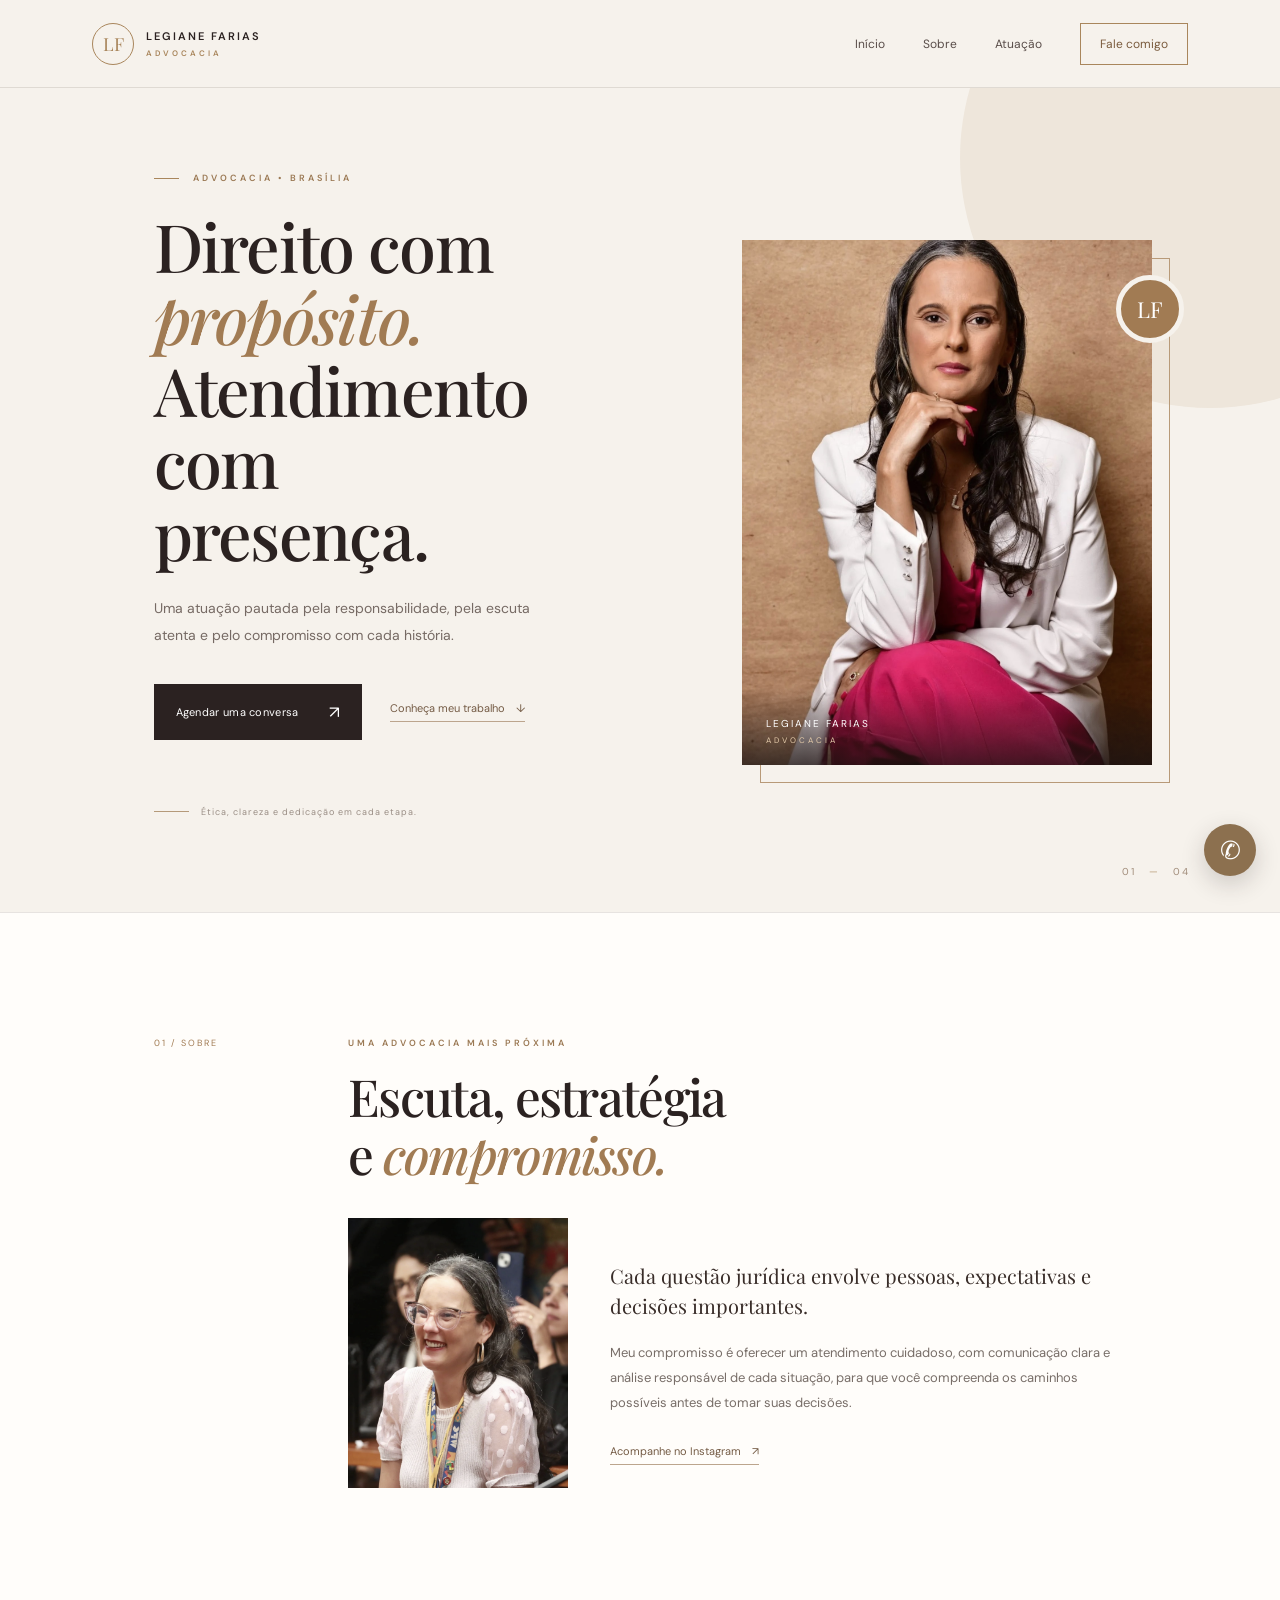
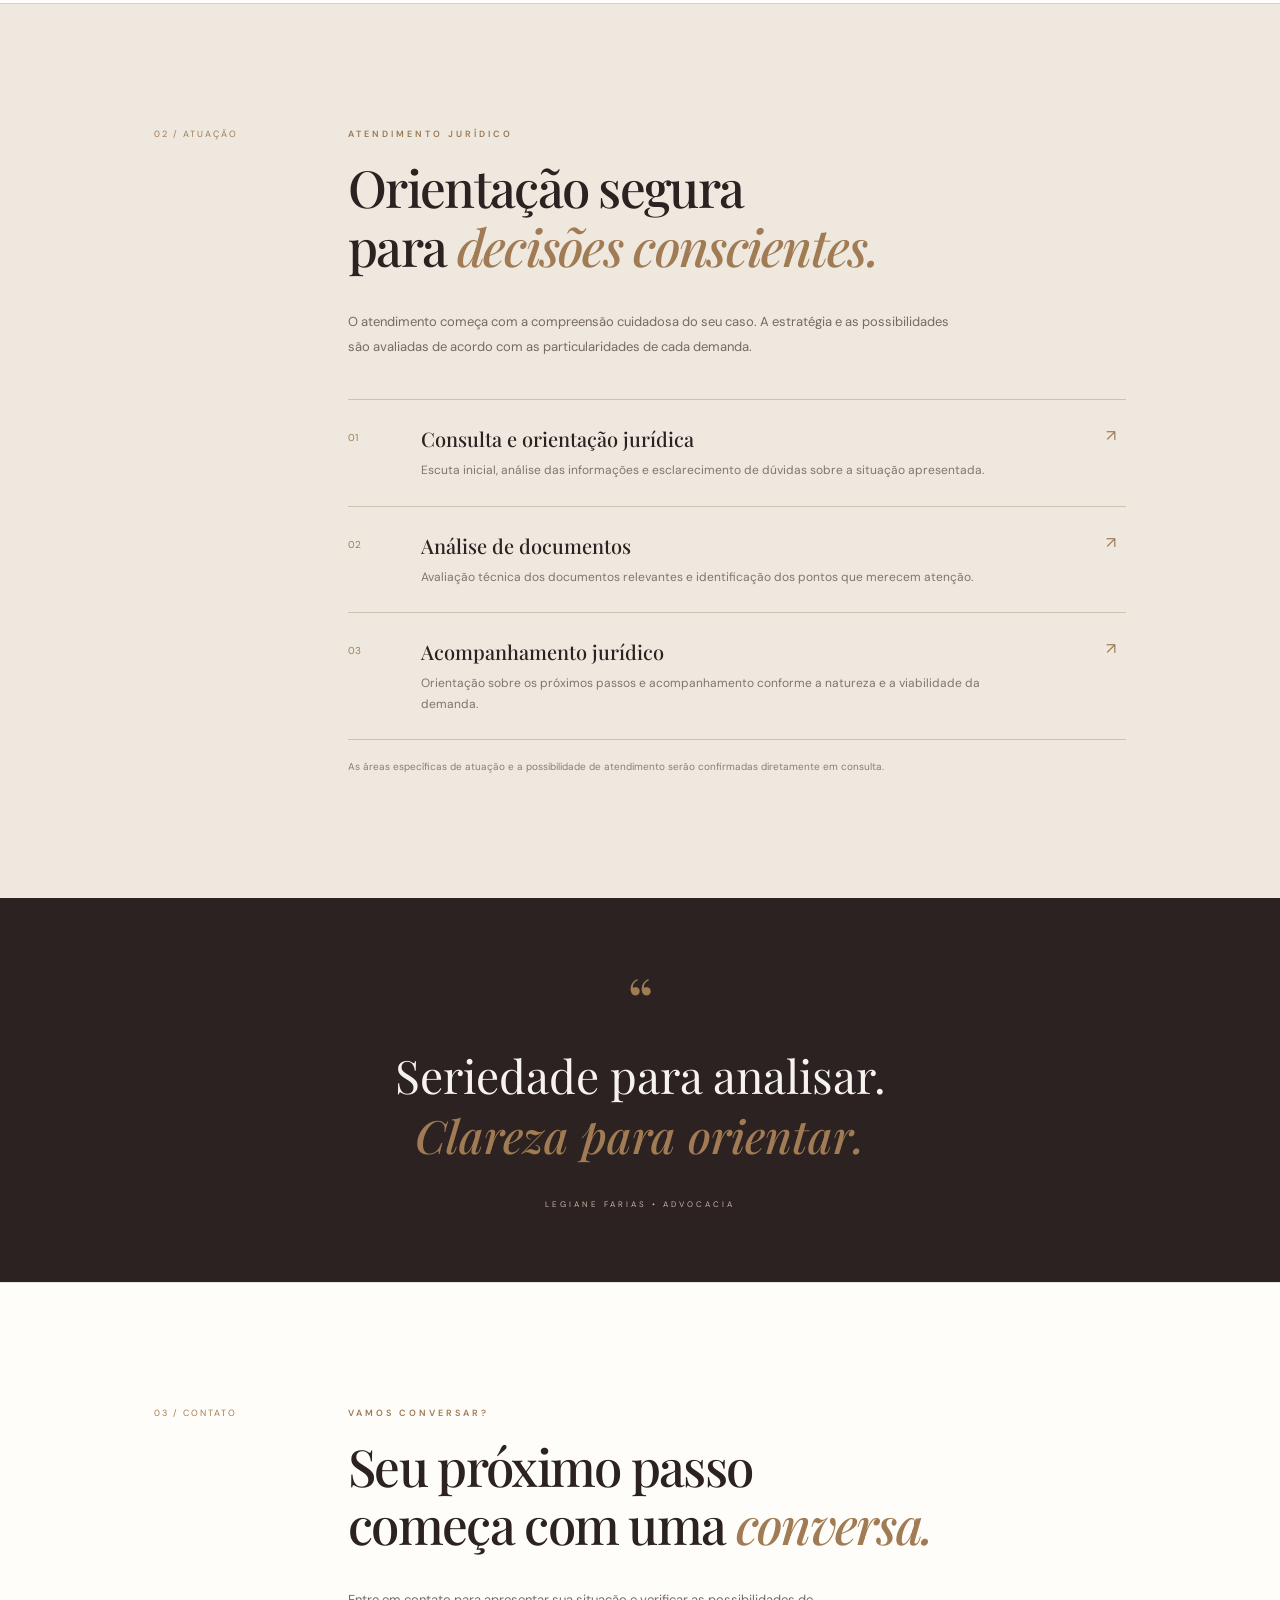
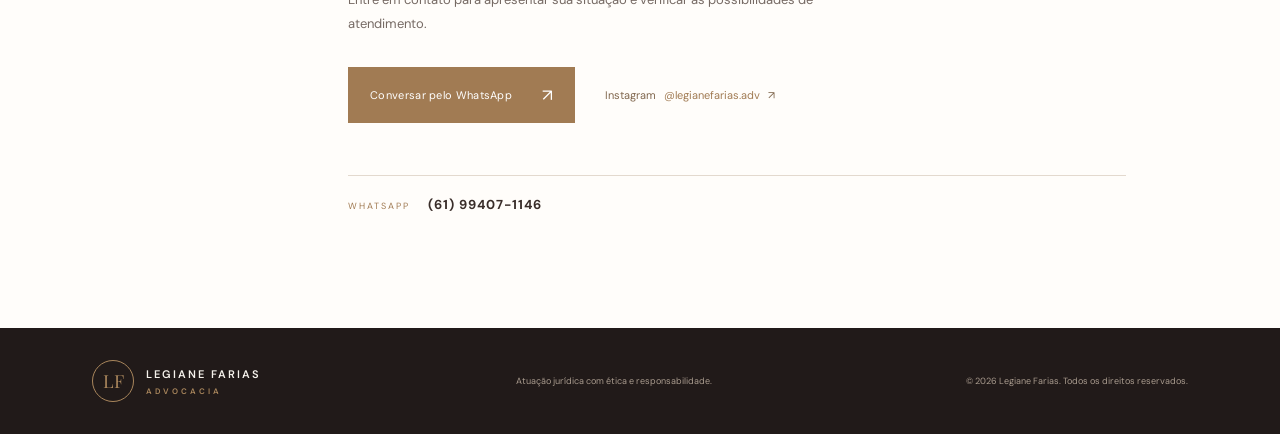
==== index.html @ d0835935 "Add files via upload" ====
<!DOCTYPE html>
<html lang="pt-BR">
<head>
  <meta charset="UTF-8">
  <meta name="viewport" content="width=device-width, initial-scale=1.0">
  <meta name="theme-color" content="#251b1b">
  <meta name="description" content="Legiane Farias — Advocacia. Atendimento jurídico com seriedade, clareza e dedicação em cada etapa.">
  <title>Legiane Farias | Advocacia</title>
  <link rel="preconnect" href="https://fonts.googleapis.com">
  <link rel="preconnect" href="https://fonts.gstatic.com" crossorigin>
  <link href="https://fonts.googleapis.com/css2?family=DM+Sans:wght@400;500;600&family=Playfair+Display:wght@500;600;700&display=swap" rel="stylesheet">
  <link rel="stylesheet" href="style.css">
</head>
<body>
  <header class="header">
    <a class="brand" href="#inicio" aria-label="Legiane Farias, início">
      <span class="brand-mark">LF</span>
      <span class="brand-name">LEGIANE FARIAS<small>ADVOCACIA</small></span>
    </a>
    <button class="menu-toggle" aria-label="Abrir menu" aria-expanded="false">☰</button>
    <nav class="nav">
      <a href="#inicio">Início</a>
      <a href="#sobre">Sobre</a>
      <a href="#atuacao">Atuação</a>
      <a href="#contato" class="nav-cta">Fale comigo</a>
    </nav>
  </header>

  <main>
    <section class="hero" id="inicio">
      <div class="hero-copy">
        <p class="eyebrow"><span></span> ADVOCACIA • BRASÍLIA</p>
        <h1>Direito com <em>propósito.</em><br>Atendimento com<br>presença.</h1>
        <p class="hero-text">Uma atuação pautada pela responsabilidade, pela escuta atenta e pelo compromisso com cada história.</p>
        <div class="hero-actions">
          <a class="button button-dark" href="https://wa.me/5561994071146?text=Ol%C3%A1%2C%20Legiane.%20Gostaria%20de%20agendar%20uma%20conversa." target="_blank" rel="noopener">Agendar uma conversa <span>↗</span></a>
          <a class="text-link" href="#sobre">Conheça meu trabalho <span>↓</span></a>
        </div>
        <div class="hero-note"><span class="note-line"></span><span>Ética, clareza e dedicação em cada etapa.</span></div>
      </div>
      <div class="hero-image-wrap">
        <div class="image-frame"></div>
        <img class="hero-image" src="assets/legiane-retrato.jpg" alt="Retrato profissional de Legiane Farias">
        <div class="image-caption"><span>LEGIANE FARIAS</span><small>ADVOCACIA</small></div>
        <div class="seal">LF</div>
      </div>
      <div class="hero-index">01 <span>—</span> 04</div>
    </section>

    <section class="intro section" id="sobre">
      <div class="section-kicker">01 / SOBRE</div>
      <div class="intro-content">
        <p class="eyebrow">UMA ADVOCACIA MAIS PRÓXIMA</p>
        <h2>Escuta, estratégia<br>e <em>compromisso.</em></h2>
        <div class="intro-bottom">
          <img src="assets/legiane-evento.jpg" alt="Legiane Farias em um evento profissional">
          <div>
            <p class="lead">Cada questão jurídica envolve pessoas, expectativas e decisões importantes.</p>
            <p>Meu compromisso é oferecer um atendimento cuidadoso, com comunicação clara e análise responsável de cada situação, para que você compreenda os caminhos possíveis antes de tomar suas decisões.</p>
            <a class="text-link" href="https://www.instagram.com/legianefarias.adv/" target="_blank" rel="noopener">Acompanhe no Instagram <span>↗</span></a>
          </div>
        </div>
      </div>
    </section>

    <section class="practice section" id="atuacao">
      <div class="section-kicker">02 / ATUAÇÃO</div>
      <div class="practice-content">
        <p class="eyebrow">ATENDIMENTO JURÍDICO</p>
        <h2>Orientação segura<br>para <em>decisões conscientes.</em></h2>
        <p class="practice-intro">O atendimento começa com a compreensão cuidadosa do seu caso. A estratégia e as possibilidades são avaliadas de acordo com as particularidades de cada demanda.</p>
        <div class="practice-list">
          <article><span>01</span><div><h3>Consulta e orientação jurídica</h3><p>Escuta inicial, análise das informações e esclarecimento de dúvidas sobre a situação apresentada.</p></div><b>↗</b></article>
          <article><span>02</span><div><h3>Análise de documentos</h3><p>Avaliação técnica dos documentos relevantes e identificação dos pontos que merecem atenção.</p></div><b>↗</b></article>
          <article><span>03</span><div><h3>Acompanhamento jurídico</h3><p>Orientação sobre os próximos passos e acompanhamento conforme a natureza e a viabilidade da demanda.</p></div><b>↗</b></article>
        </div>
        <p class="small-note">As áreas específicas de atuação e a possibilidade de atendimento serão confirmadas diretamente em consulta.</p>
      </div>
    </section>

    <section class="quote-band">
      <span class="quote-mark">“</span>
      <p>Seriedade para analisar.<br><em>Clareza para orientar.</em></p>
      <span class="quote-caption">LEGIANE FARIAS • ADVOCACIA</span>
    </section>

    <section class="contact section" id="contato">
      <div class="section-kicker">03 / CONTATO</div>
      <div class="contact-content">
        <p class="eyebrow">VAMOS CONVERSAR?</p>
        <h2>Seu próximo passo<br>começa com uma <em>conversa.</em></h2>
        <p>Entre em contato para apresentar sua situação e verificar as possibilidades de atendimento.</p>
        <div class="contact-actions">
          <a class="button button-gold" href="https://wa.me/5561994071146?text=Ol%C3%A1%2C%20Legiane.%20Gostaria%20de%20mais%20informa%C3%A7%C3%B5es%20sobre%20o%20atendimento." target="_blank" rel="noopener">Conversar pelo WhatsApp <span>↗</span></a>
          <a class="contact-instagram" href="https://www.instagram.com/legianefarias.adv/" target="_blank" rel="noopener">Instagram <span>@legianefarias.adv</span> ↗</a>
        </div>
        <div class="contact-phone">WHATSAPP <strong>(61) 99407-1146</strong></div>
      </div>
    </section>
  </main>

  <footer class="footer">
    <a class="brand brand-footer" href="#inicio"><span class="brand-mark">LF</span><span class="brand-name">LEGIANE FARIAS<small>ADVOCACIA</small></span></a>
    <p>Atuação jurídica com ética e responsabilidade.</p>
    <span>© <span id="year"></span> Legiane Farias. Todos os direitos reservados.</span>
  </footer>

  <a class="whatsapp-float" href="https://wa.me/5561994071146" target="_blank" rel="noopener" aria-label="Fale pelo WhatsApp">✆</a>
  <script src="script.js"></script>
</body>
</html>
---- style.css ----
*{box-sizing:border-box}html{scroll-behavior:smooth}body{margin:0;background:#f6f2ec;color:#2b2221;font-family:"DM Sans",sans-serif}a{color:inherit;text-decoration:none}.header{height:88px;padding:0 7.2%;display:flex;align-items:center;justify-content:space-between;background:#f6f2ec;position:relative;z-index:10;border-bottom:1px solid rgba(62,43,39,.12)}.brand{display:flex;align-items:center;gap:12px}.brand-mark{width:42px;height:42px;border:1px solid #a9865c;border-radius:50%;display:grid;place-items:center;font-family:"Playfair Display",serif;font-size:18px;color:#a9865c}.brand-name{font-size:11px;letter-spacing:2px;font-weight:600}.brand-name small{display:block;font-size:8px;letter-spacing:3px;margin-top:5px;color:#a9865c}.nav{display:flex;align-items:center;gap:38px;font-size:12px;color:#594d49}.nav a{transition:.2s}.nav a:hover{color:#a9865c}.nav .nav-cta{border:1px solid #a9865c;padding:12px 19px;color:#7b5c3e}.menu-toggle{display:none;background:none;border:0;font-size:24px;color:#2b2221}.hero{min-height:690px;padding:75px 10% 70px 12%;display:grid;grid-template-columns:1fr .88fr;align-items:center;gap:7%;position:relative;overflow:hidden}.hero:before{content:"";position:absolute;width:500px;height:500px;border-radius:50%;background:#eee6db;right:-180px;top:-180px;z-index:0}.hero-copy{position:relative;z-index:1;padding-bottom:24px}.eyebrow{font-size:9px;letter-spacing:3px;font-weight:600;color:#9b7954}.eyebrow span{display:inline-block;width:25px;height:1px;background:#a9865c;vertical-align:middle;margin-right:9px}.hero h1,h2{font-family:"Playfair Display",serif;font-weight:500;letter-spacing:-1.7px}.hero h1{font-size:clamp(46px,5.2vw,76px);line-height:1.08;margin:26px 0}.hero h1 em,h2 em,.quote-band em{font-weight:500;color:#a17b53}.hero-text{font-size:14px;line-height:1.9;color:#766a64;max-width:420px}.hero-actions{display:flex;align-items:center;gap:28px;margin-top:35px}.button{display:inline-flex;align-items:center;gap:30px;padding:17px 22px;font-size:11px;letter-spacing:.3px;transition:.25s}.button span{font-size:17px}.button-dark{background:#2b2221;color:#fff}.button-dark:hover{background:#a17b53;transform:translateY(-2px)}.text-link{font-size:11px;color:#745b45;border-bottom:1px solid #bca58d;padding-bottom:6px}.text-link span{margin-left:8px}.hero-note{display:flex;align-items:center;gap:12px;margin-top:66px;color:#998d84;font-size:9px;letter-spacing:1px}.note-line{width:35px;height:1px;background:#b59a7a}.hero-image-wrap{height:525px;max-width:410px;width:100%;justify-self:end;position:relative;z-index:1}.hero-image{width:100%;height:100%;object-fit:cover;object-position:center 22%;position:relative;z-index:1;filter:saturate(.83)}.image-frame{position:absolute;inset:18px -18px -18px 18px;border:1px solid #b89a78;z-index:0}.image-caption{position:absolute;z-index:2;bottom:0;left:0;right:0;padding:28px 24px 20px;background:linear-gradient(transparent,rgba(28,20,19,.75));color:white;font-size:10px;letter-spacing:2px}.image-caption small{display:block;font-size:8px;letter-spacing:3px;color:#e2c9a9;margin-top:5px}.seal{position:absolute;z-index:3;right:-32px;top:35px;width:68px;height:68px;border-radius:50%;background:#a17b53;color:#fff;display:grid;place-items:center;font-family:"Playfair Display",serif;font-size:22px;border:5px solid #f6f2ec}.hero-index{position:absolute;bottom:34px;right:7%;font-size:10px;letter-spacing:2px;color:#a18c7a}.hero-index span{color:#b99b77;margin:0 8px}.section{display:grid;grid-template-columns:20% 1fr;padding:115px 12%;border-top:1px solid rgba(62,43,39,.12)}.section-kicker{font-size:9px;letter-spacing:2px;color:#a17b53;padding-top:9px}.intro{background:#fffdfa}.intro-content h2,.practice-content h2,.contact-content h2{font-size:clamp(38px,4vw,57px);line-height:1.15;margin:18px 0 34px}.intro-bottom{display:grid;grid-template-columns:220px minmax(250px,540px);gap:42px;align-items:center}.intro-bottom img{width:220px;height:270px;object-fit:cover;object-position:center 25%;filter:saturate(.75)}.intro-bottom p{font-size:13px;line-height:1.9;color:#786e68}.intro-bottom .lead{font-family:"Playfair Display",serif;font-size:20px;line-height:1.5;color:#392d29}.intro-bottom .text-link{display:inline-block;margin-top:16px}.practice{background:#eee8df}.practice-intro{max-width:610px;color:#766a64;font-size:13px;line-height:1.9;margin-bottom:40px}.practice-list{border-top:1px solid #cfc2b3}.practice-list article{display:grid;grid-template-columns:55px 1fr 20px;gap:18px;align-items:start;padding:25px 0;border-bottom:1px solid #cfc2b3}.practice-list article>span{font-size:10px;color:#a17b53;padding-top:6px}.practice-list h3{font-family:"Playfair Display",serif;font-size:20px;font-weight:500;margin:0 0 8px}.practice-list p{font-size:12px;line-height:1.7;color:#81756e;margin:0;max-width:570px}.practice-list b{font-weight:400;color:#a17b53}.small-note{font-size:10px;color:#8b7e74;margin-top:20px}.quote-band{background:#2b2221;color:#f6f2ec;text-align:center;padding:75px 20px 70px;position:relative}.quote-mark{font-family:"Playfair Display",serif;font-size:65px;color:#a17b53;line-height:.8}.quote-band p{font-family:"Playfair Display",serif;font-size:clamp(30px,4vw,46px);line-height:1.3;margin:15px 0 25px}.quote-caption{font-size:8px;letter-spacing:3px;color:#c4b4a3}.contact{background:#fffdfa}.contact-content>p:not(.eyebrow){font-size:13px;line-height:1.8;color:#766a64;max-width:500px}.contact-actions{display:flex;align-items:center;gap:30px;margin-top:32px;flex-wrap:wrap}.button-gold{background:#a17b53;color:#fff}.button-gold:hover{background:#2b2221;transform:translateY(-2px)}.contact-instagram{font-size:11px;color:#80674e}.contact-instagram span{color:#a17b53;margin:0 5px}.contact-phone{margin-top:52px;padding-top:20px;border-top:1px solid #e3d9ce;font-size:9px;letter-spacing:2px;color:#a17b53}.contact-phone strong{font-size:13px;letter-spacing:1px;color:#392d29;margin-left:14px}.footer{background:#211a19;color:#cfc2b3;padding:32px 7.2%;display:flex;align-items:center;justify-content:space-between;gap:20px}.brand-footer .brand-name{color:#f6f2ec}.footer p,.footer>span{font-size:9px;color:#a99b8e}.footer>span{text-align:right}.whatsapp-float{position:fixed;right:24px;bottom:24px;width:52px;height:52px;border-radius:50%;background:#8c704f;color:#fff;display:grid;place-items:center;font-size:25px;box-shadow:0 8px 24px #2b222133;z-index:9;transition:.2s}.whatsapp-float:hover{transform:translateY(-3px);background:#2b2221}
@media(max-width:850px){.header{height:75px;padding:0 6%}.menu-toggle{display:block}.nav{display:none;position:absolute;top:75px;left:0;right:0;background:#f6f2ec;padding:22px 7%;flex-direction:column;align-items:flex-start;gap:22px;border-bottom:1px solid #ddd}.nav.open{display:flex}.hero{padding:65px 8% 75px;grid-template-columns:1fr  .8fr;gap:5%;min-height:600px}.hero-image-wrap{height:430px}.hero h1{font-size:clamp(40px,6vw,58px)}.section{padding:85px 8%;grid-template-columns:1fr;gap:28px}.section-kicker{padding:0}.footer{padding:28px 6%;flex-wrap:wrap}.footer p{order:3;width:100%;margin:0}.footer>span{margin-left:auto}}
@media(max-width:600px){.hero{display:flex;flex-direction:column;align-items:stretch;padding:54px 8% 72px;gap:45px}.hero-copy{padding:0}.hero h1{font-size:51px}.hero-note{margin-top:42px}.hero-image-wrap{height:440px;width:86%;margin:0 auto 0 0}.seal{right:-25px}.hero-index{bottom:22px;right:8%}.hero-actions{align-items:flex-start;flex-direction:column;gap:20px}.intro-bottom{grid-template-columns:1fr;gap:25px}.intro-bottom img{width:100%;height:330px;object-position:center 28%}.intro-content h2,.practice-content h2,.contact-content h2{font-size:42px}.practice-list article{grid-template-columns:34px 1fr 15px;gap:10px}.contact-actions{align-items:flex-start;flex-direction:column}.footer{align-items:flex-start}.footer>span{width:100%;text-align:left;margin:0}.brand-mark{width:38px;height:38px}}
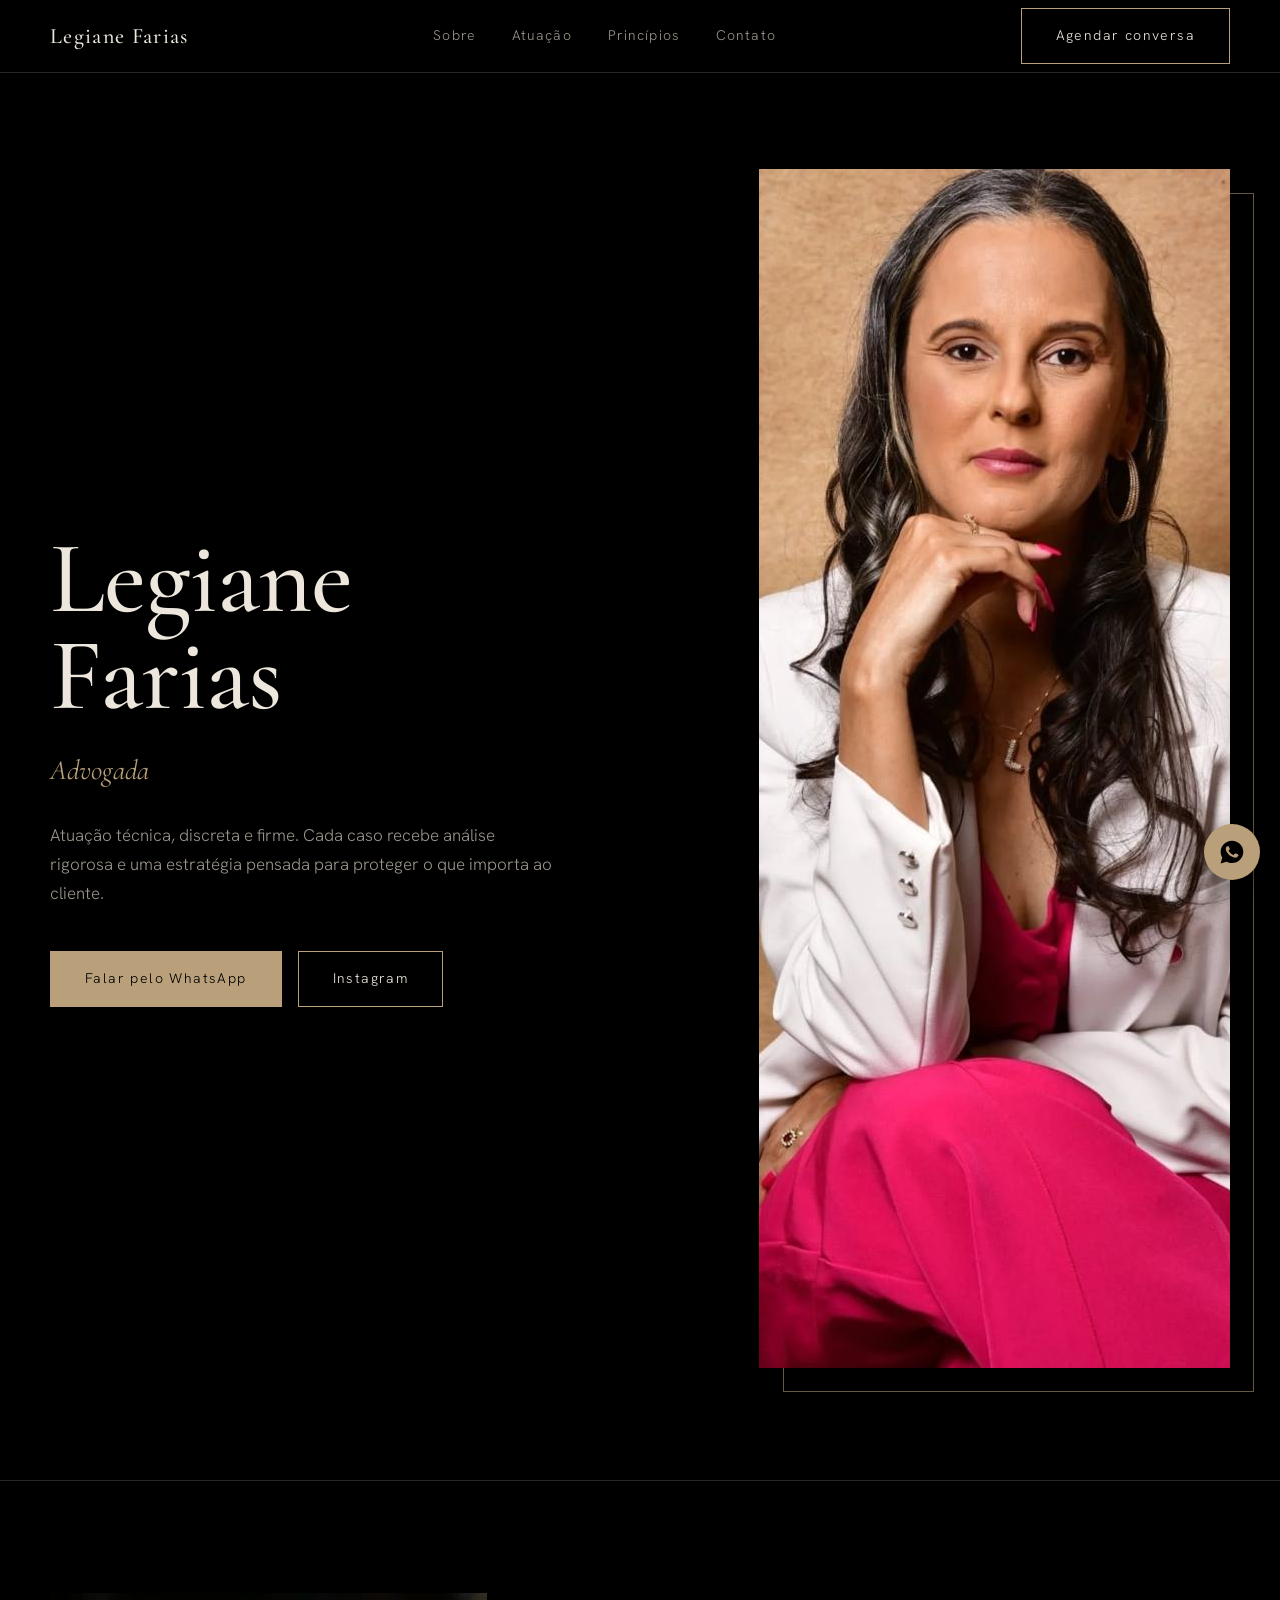
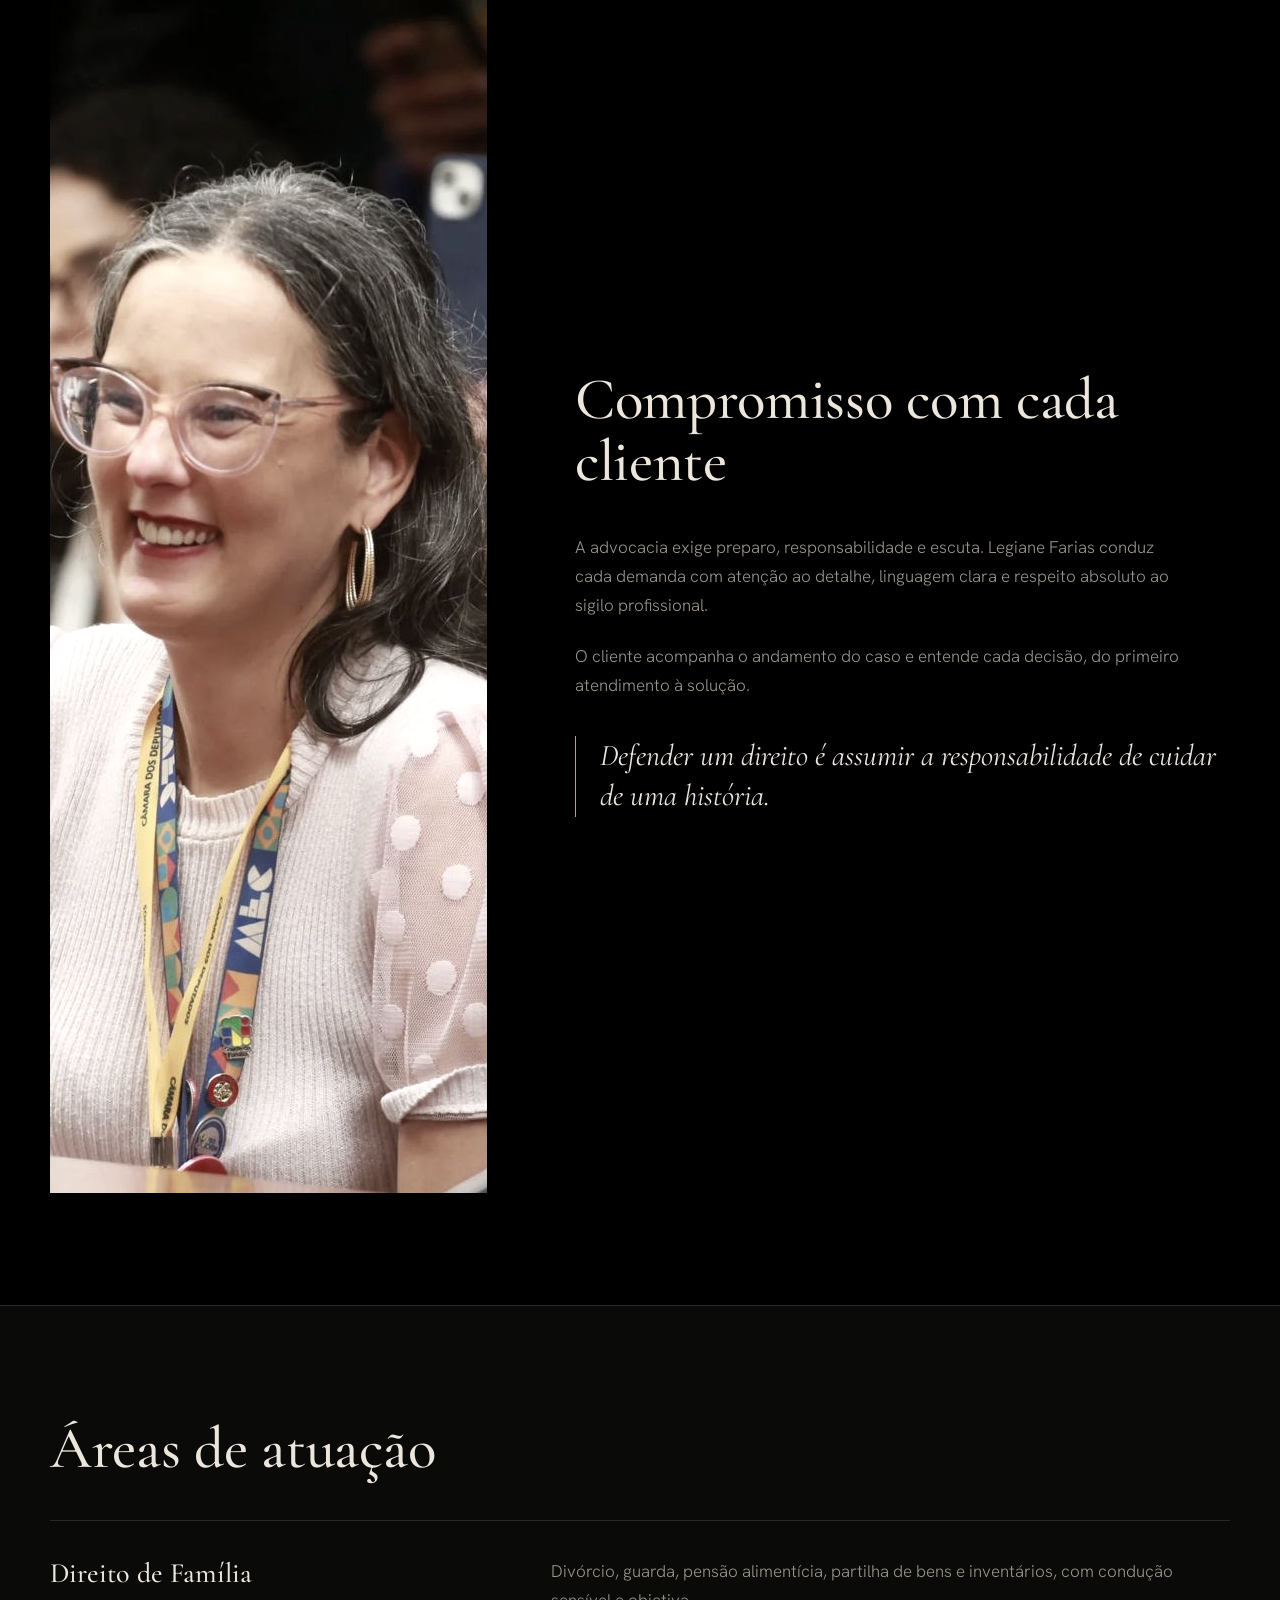
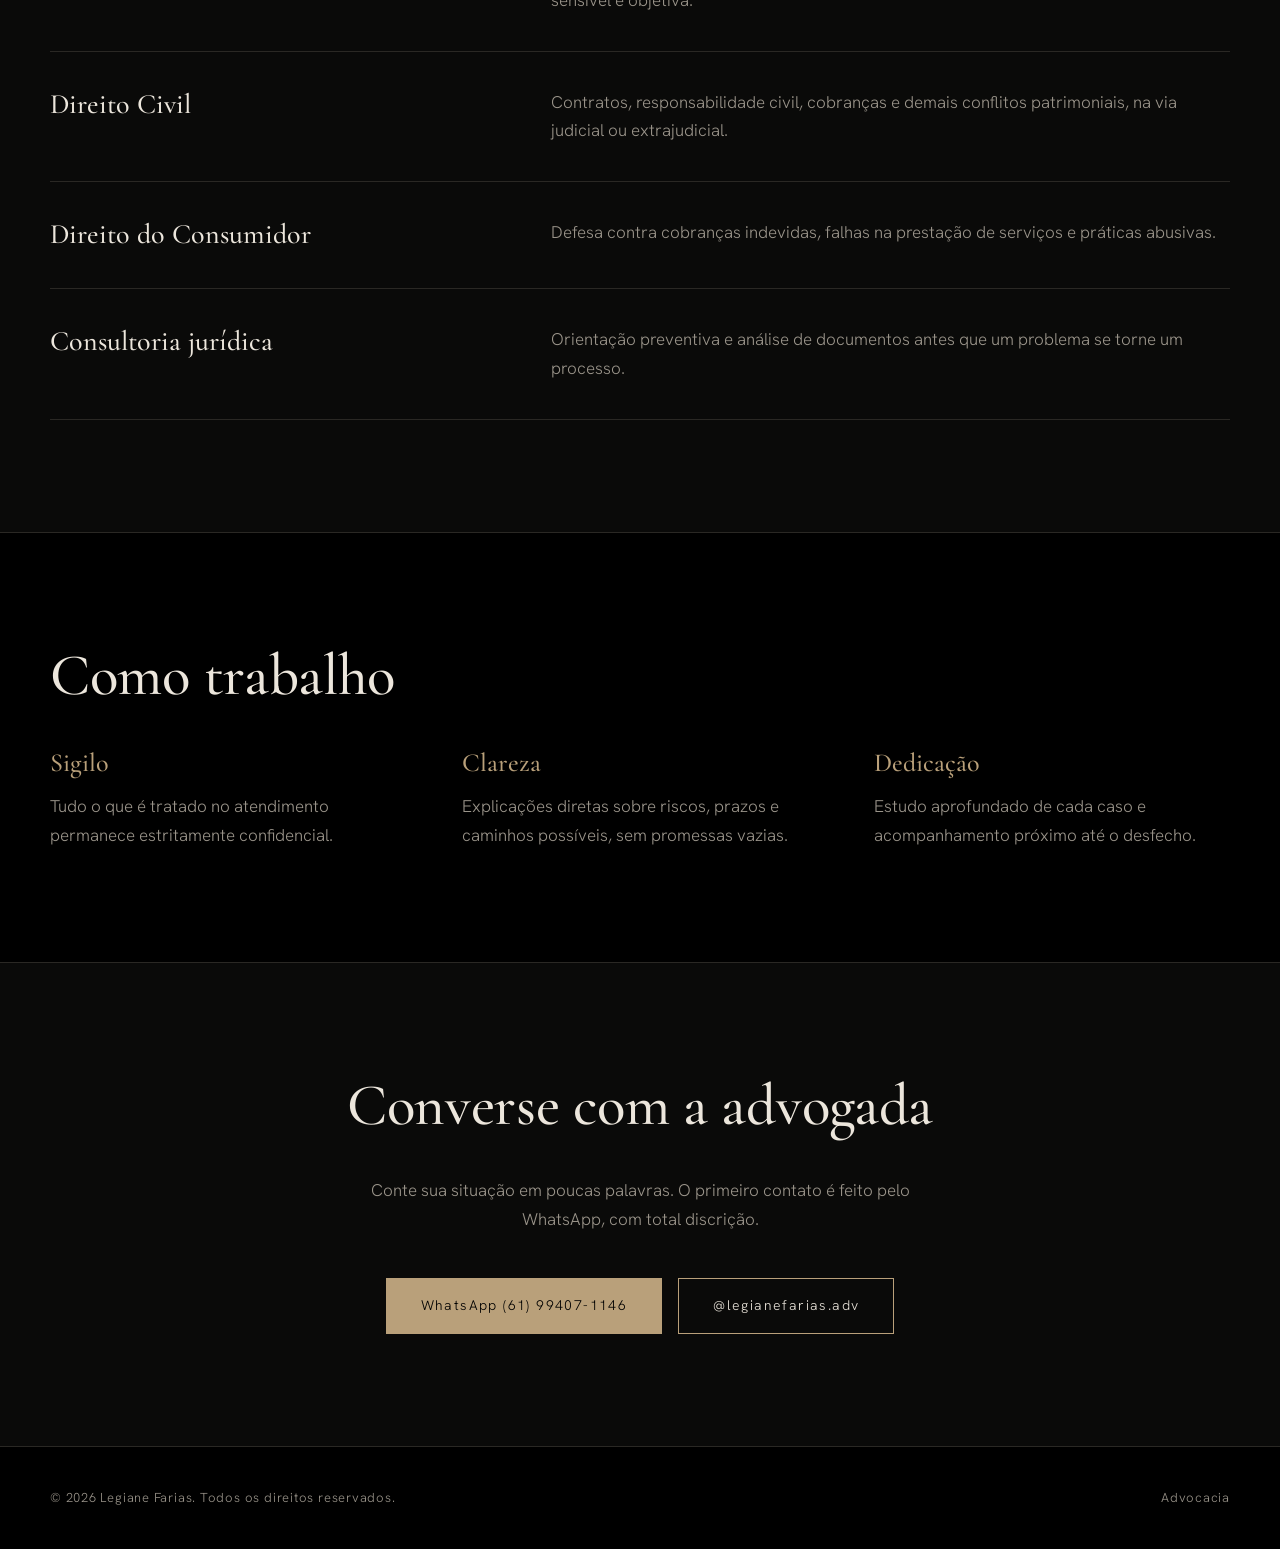
==== commit d97197b0: "Rename Legiane Farias _ Advocacia.html to index.html" ====
--- a/index.html
+++ b/index.html
@@ -1,111 +1,135 @@
 <!DOCTYPE html>
 <html lang="pt-BR">
 <head>
-  <meta charset="UTF-8">
-  <meta name="viewport" content="width=device-width, initial-scale=1.0">
-  <meta name="theme-color" content="#251b1b">
-  <meta name="description" content="Legiane Farias — Advocacia. Atendimento jurídico com seriedade, clareza e dedicação em cada etapa.">
-  <title>Legiane Farias | Advocacia</title>
-  <link rel="preconnect" href="https://fonts.googleapis.com">
-  <link rel="preconnect" href="https://fonts.gstatic.com" crossorigin>
-  <link href="https://fonts.googleapis.com/css2?family=DM+Sans:wght@400;500;600&family=Playfair+Display:wght@500;600;700&display=swap" rel="stylesheet">
-  <link rel="stylesheet" href="style.css">
+<meta charset="utf-8">
+<meta name="viewport" content="width=device-width, initial-scale=1, viewport-fit=cover">
+<title>Legiane Farias | Advocacia</title>
+<meta name="description" content="Legiane Farias, advogada. Atendimento sério, sigiloso e dedicado a cada caso.">
+<link rel="preconnect" href="https://fonts.googleapis.com">
+<link rel="preconnect" href="https://fonts.gstatic.com" crossorigin>
+<link href="https://fonts.googleapis.com/css2?family=Cormorant+Garamond:wght@400;500;600&family=Hanken+Grotesk:wght@300;400;500&display=swap" rel="stylesheet">
+<style>
+:root{color-scheme:dark;--bg:#000;--bg2:#0a0a09;--ink:#ece6dc;--mute:#9a948a;--line:#2a2824;--ac:#b9a07a;
+--serif:'Cormorant Garamond',Georgia,'Times New Roman',serif;--sans:'Hanken Grotesk',system-ui,-apple-system,'Segoe UI',sans-serif;
+box-sizing:border-box;padding-top:env(safe-area-inset-top,0px);padding-bottom:env(safe-area-inset-bottom,0px)}
+*,*::before,*::after{box-sizing:inherit}
+html{scroll-behavior:smooth;scroll-padding-top:80px}
+body{margin:0;background:var(--bg);color:var(--ink);font:300 17px/1.7 var(--sans);-webkit-font-smoothing:antialiased}
+a{color:inherit;text-decoration:none}
+:focus-visible{outline:2px solid var(--ac);outline-offset:4px}
+.wrap{width:min(1180px,100% - 48px);margin-inline:auto}
+header{position:sticky;top:0;z-index:20;background:rgba(0,0,0,.88);backdrop-filter:blur(10px);border-bottom:1px solid var(--line)}
+.nav{display:flex;justify-content:space-between;align-items:center;height:72px}
+.brand{font:500 22px/1 var(--serif);letter-spacing:.06em}
+.nav ul{display:flex;gap:36px;list-style:none;margin:0;padding:0;font-size:14px;letter-spacing:.08em}
+.nav ul a{color:var(--mute);transition:color .2s}.nav ul a:hover{color:var(--ink)}
+.btn{display:inline-block;padding:15px 34px;border:1px solid var(--ac);color:var(--ink);font-size:14px;letter-spacing:.1em;transition:background .25s,color .25s}
+.btn:hover{background:var(--ac);color:#000}
+.btn.solid{background:var(--ac);color:#000}.btn.solid:hover{background:var(--ink);border-color:var(--ink)}
+.hero{display:grid;grid-template-columns:1.15fr .85fr;gap:72px;align-items:center;padding:96px 0 112px}
+.hero h1{font:500 clamp(54px,8vw,112px)/.95 var(--serif);margin:0 0 28px;letter-spacing:-.01em}
+.hero .role{font:400 clamp(20px,2.4vw,28px)/1.3 var(--serif);color:var(--ac);font-style:italic;margin:0 0 32px}
+.hero p.lead{max-width:30em;color:var(--mute);margin:0 0 44px}
+.hero .acts{display:flex;gap:16px;flex-wrap:wrap}
+.portrait{position:relative}
+.portrait::before{content:"";position:absolute;inset:24px -24px -24px 24px;border:1px solid var(--ac);opacity:.55}
+.portrait img{position:relative;display:block;width:100%;aspect-ratio:4/5;object-fit:cover;object-position:50% 20%}
+.hero>*{animation:rise 1.1s cubic-bezier(.2,.7,.2,1) both}.hero>.portrait{animation-delay:.25s}
+@keyframes rise{from{opacity:0;transform:translateY(24px)}to{opacity:1;transform:none}}
+section{padding:112px 0;border-top:1px solid var(--line)}
+h2{font:500 clamp(36px,4.6vw,60px)/1.05 var(--serif);margin:0 0 40px;letter-spacing:-.005em}
+.about{display:grid;grid-template-columns:.8fr 1.2fr;gap:88px;align-items:center}
+.about img{width:100%;aspect-ratio:4/5;object-fit:cover;object-position:50% 30%;filter:grayscale(.35) contrast(1.05)}
+.about p{color:var(--mute);max-width:36em;margin:0 0 22px}
+.about p.q{font:italic 400 clamp(22px,2.6vw,30px)/1.35 var(--serif);color:var(--ink);border-left:1px solid var(--ac);padding-left:24px;margin:36px 0 0}
+.areas{background:var(--bg2)}
+.list{border-top:1px solid var(--line)}
+.row{display:grid;grid-template-columns:minmax(200px,.8fr) 1.2fr;gap:48px;padding:36px 0;border-bottom:1px solid var(--line)}
+.row h3{font:500 28px/1.2 var(--serif);margin:0}
+.row p{margin:0;color:var(--mute);max-width:40em}
+.pillars{display:grid;grid-template-columns:repeat(3,1fr);gap:56px}
+.pillars h3{font:500 26px/1.2 var(--serif);color:var(--ac);margin:0 0 14px}
+.pillars p{margin:0;color:var(--mute)}
+.contact{text-align:center;background:var(--bg2)}
+.contact h2{max-width:14em;margin-inline:auto}
+.contact p{color:var(--mute);max-width:32em;margin:0 auto 44px}
+.contact .acts{display:flex;gap:16px;justify-content:center;flex-wrap:wrap}
+footer{padding:40px 0;border-top:1px solid var(--line);color:var(--mute);font-size:13px;letter-spacing:.06em}
+footer .wrap{display:flex;justify-content:space-between;gap:16px;flex-wrap:wrap}
+.wa{position:fixed;right:20px;bottom:calc(20px + env(safe-area-inset-bottom,0px));z-index:30;width:56px;height:56px;border-radius:50%;background:var(--ac);display:grid;place-items:center;box-shadow:0 8px 24px rgba(0,0,0,.6)}
+.wa svg{width:28px;height:28px;fill:#000}
+@media(max-width:900px){
+ .nav ul{display:none}
+ .hero,.about{grid-template-columns:1fr;gap:56px}.hero{padding:56px 0 80px}
+ .portrait{order:-1;max-width:420px;margin-right:24px}
+ section{padding:80px 0}.row{grid-template-columns:1fr;gap:12px}.pillars{grid-template-columns:1fr;gap:40px}
+}
+@media(prefers-reduced-motion:reduce){*{animation:none!important;transition:none!important;scroll-behavior:auto!important}}
+</style>
 </head>
 <body>
-  <header class="header">
-    <a class="brand" href="#inicio" aria-label="Legiane Farias, início">
-      <span class="brand-mark">LF</span>
-      <span class="brand-name">LEGIANE FARIAS<small>ADVOCACIA</small></span>
-    </a>
-    <button class="menu-toggle" aria-label="Abrir menu" aria-expanded="false">☰</button>
-    <nav class="nav">
-      <a href="#inicio">Início</a>
-      <a href="#sobre">Sobre</a>
-      <a href="#atuacao">Atuação</a>
-      <a href="#contato" class="nav-cta">Fale comigo</a>
-    </nav>
-  </header>
+<header><div class="wrap nav">
+ <a href="#topo" class="brand">Legiane Farias</a>
+ <ul><li><a href="#sobre">Sobre</a></li><li><a href="#atuacao">Atuação</a></li><li><a href="#principios">Princípios</a></li><li><a href="#contato">Contato</a></li></ul>
+ <a class="btn" href="https://wa.me/5561994071146" target="_blank" rel="noopener">Agendar conversa</a>
+</div></header>
 
-  <main>
-    <section class="hero" id="inicio">
-      <div class="hero-copy">
-        <p class="eyebrow"><span></span> ADVOCACIA • BRASÍLIA</p>
-        <h1>Direito com <em>propósito.</em><br>Atendimento com<br>presença.</h1>
-        <p class="hero-text">Uma atuação pautada pela responsabilidade, pela escuta atenta e pelo compromisso com cada história.</p>
-        <div class="hero-actions">
-          <a class="button button-dark" href="https://wa.me/5561994071146?text=Ol%C3%A1%2C%20Legiane.%20Gostaria%20de%20agendar%20uma%20conversa." target="_blank" rel="noopener">Agendar uma conversa <span>↗</span></a>
-          <a class="text-link" href="#sobre">Conheça meu trabalho <span>↓</span></a>
-        </div>
-        <div class="hero-note"><span class="note-line"></span><span>Ética, clareza e dedicação em cada etapa.</span></div>
-      </div>
-      <div class="hero-image-wrap">
-        <div class="image-frame"></div>
-        <img class="hero-image" src="assets/legiane-retrato.jpg" alt="Retrato profissional de Legiane Farias">
-        <div class="image-caption"><span>LEGIANE FARIAS</span><small>ADVOCACIA</small></div>
-        <div class="seal">LF</div>
-      </div>
-      <div class="hero-index">01 <span>—</span> 04</div>
-    </section>
+<main id="topo">
+<div class="wrap hero">
+ <div>
+  <h1>Legiane<br>Farias</h1>
+  <p class="role">Advogada</p>
+  <p class="lead">Atuação técnica, discreta e firme. Cada caso recebe análise rigorosa e uma estratégia pensada para proteger o que importa ao cliente.</p>
+  <div class="acts">
+   <a class="btn solid" href="https://wa.me/5561994071146?text=Ol%C3%A1%2C%20Dra.%20Legiane.%20Gostaria%20de%20agendar%20uma%20conversa." target="_blank" rel="noopener">Falar pelo WhatsApp</a>
+   <a class="btn" href="https://www.instagram.com/legianefarias.adv/" target="_blank" rel="noopener">Instagram</a>
+  </div>
+ </div>
+ <div class="portrait"><img src="[data-uri]" alt="Retrato da advogada Legiane Farias, de blazer branco" width="900" height="1199"></div>
+</div>
 
-    <section class="intro section" id="sobre">
-      <div class="section-kicker">01 / SOBRE</div>
-      <div class="intro-content">
-        <p class="eyebrow">UMA ADVOCACIA MAIS PRÓXIMA</p>
-        <h2>Escuta, estratégia<br>e <em>compromisso.</em></h2>
-        <div class="intro-bottom">
-          <img src="assets/legiane-evento.jpg" alt="Legiane Farias em um evento profissional">
-          <div>
-            <p class="lead">Cada questão jurídica envolve pessoas, expectativas e decisões importantes.</p>
-            <p>Meu compromisso é oferecer um atendimento cuidadoso, com comunicação clara e análise responsável de cada situação, para que você compreenda os caminhos possíveis antes de tomar suas decisões.</p>
-            <a class="text-link" href="https://www.instagram.com/legianefarias.adv/" target="_blank" rel="noopener">Acompanhe no Instagram <span>↗</span></a>
-          </div>
-        </div>
-      </div>
-    </section>
+<section id="sobre"><div class="wrap about">
+ <img src="[data-uri]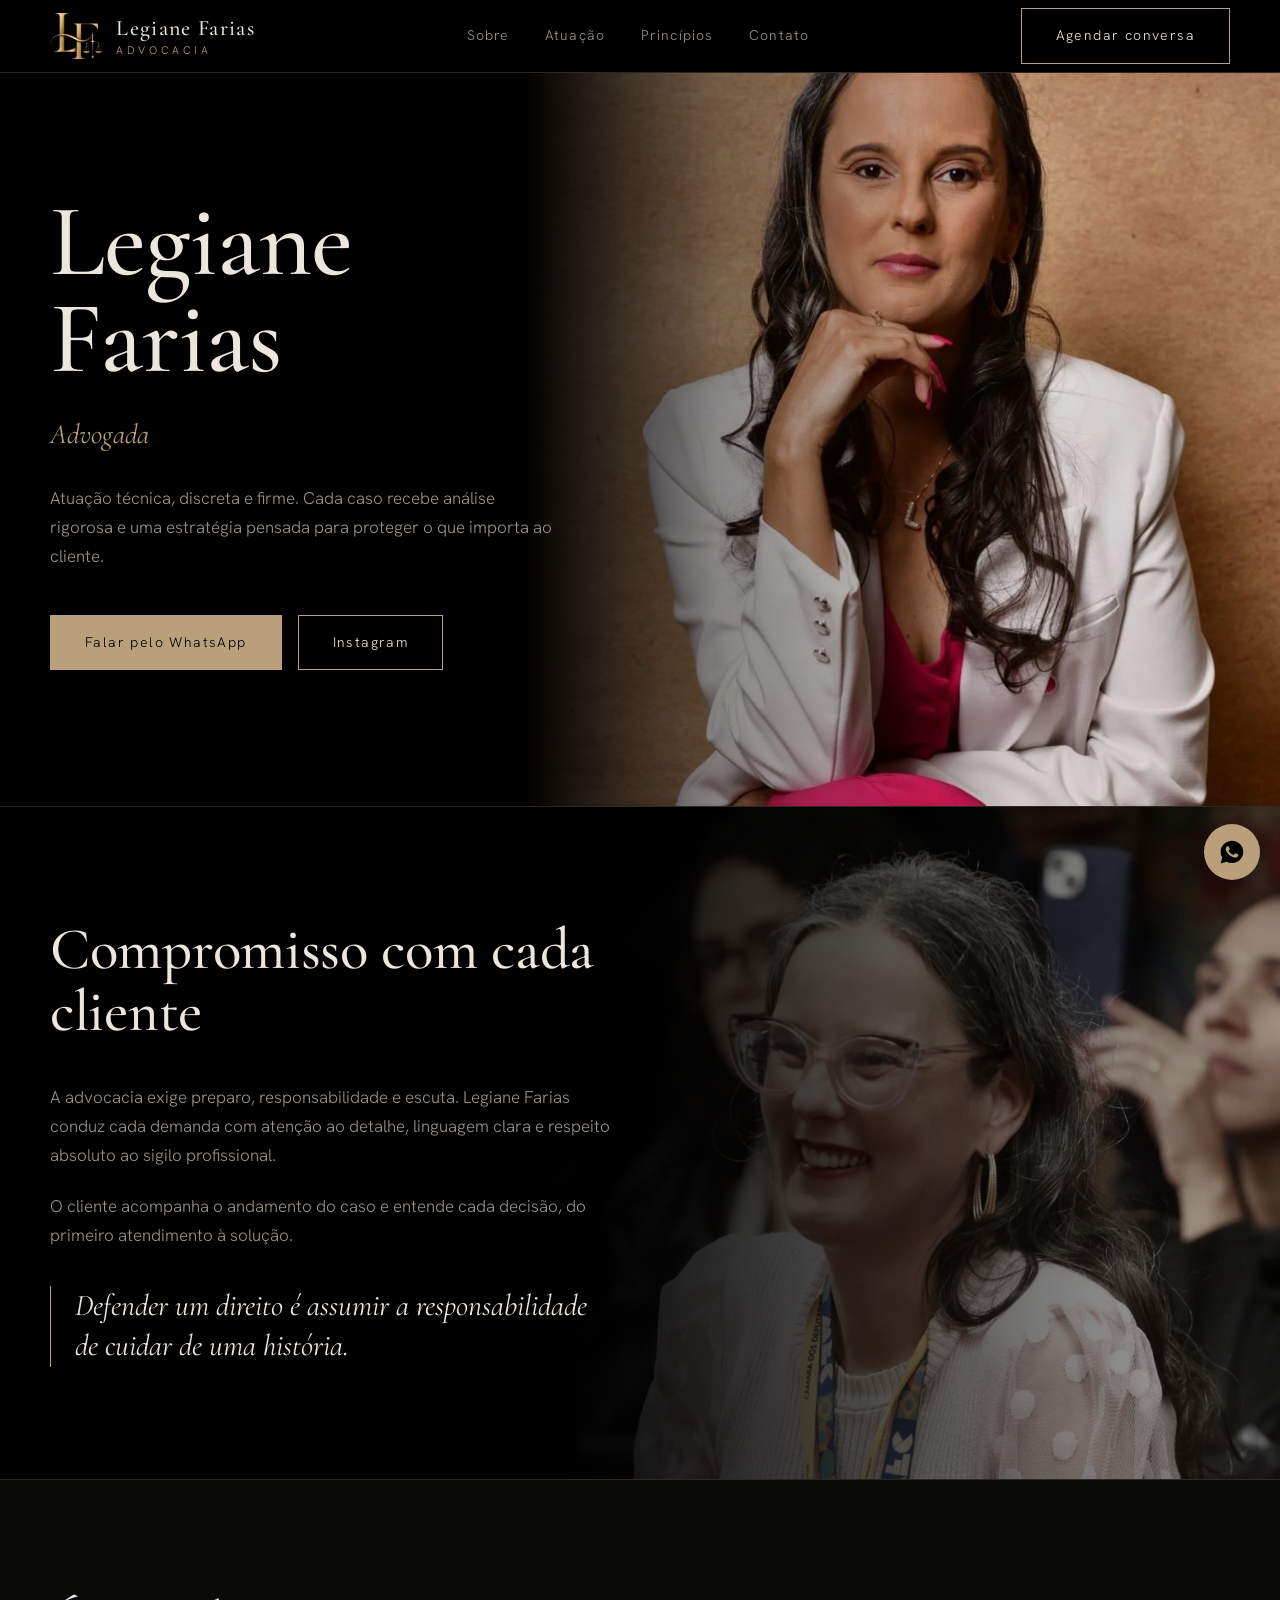
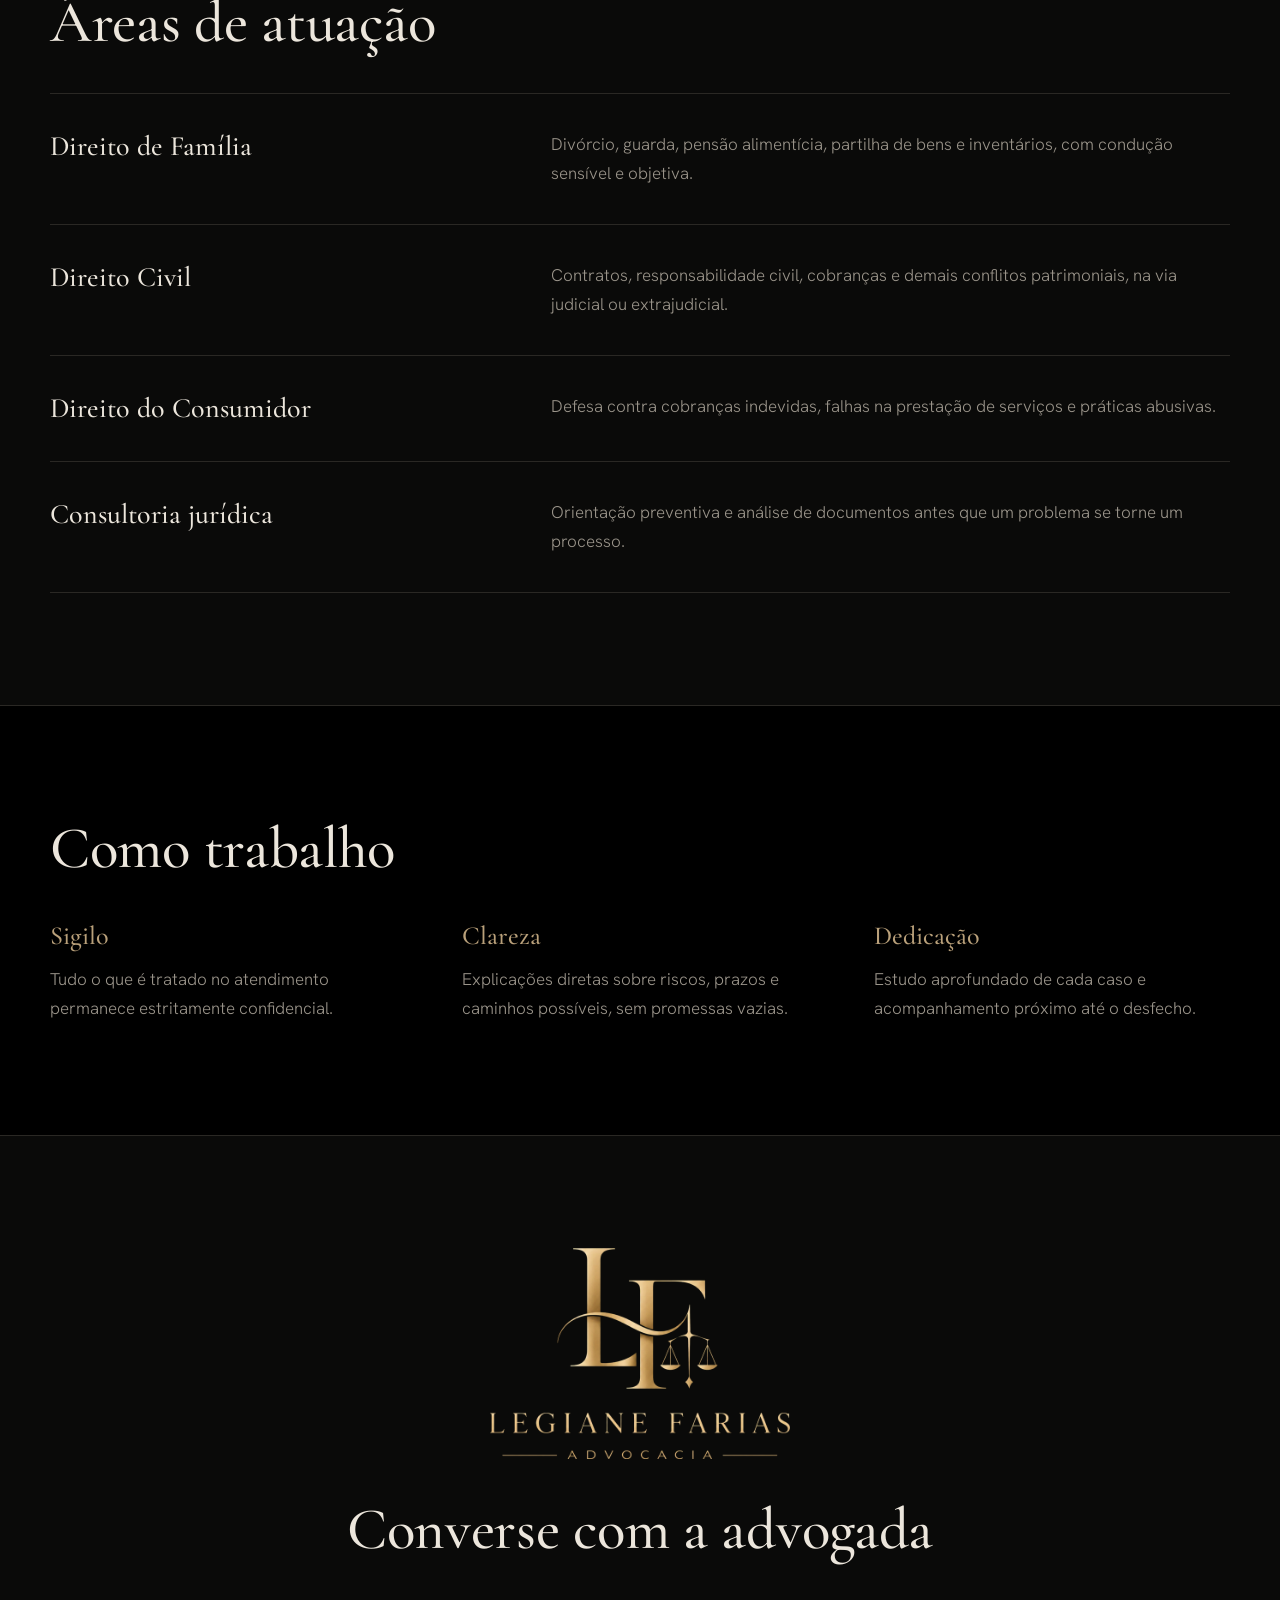
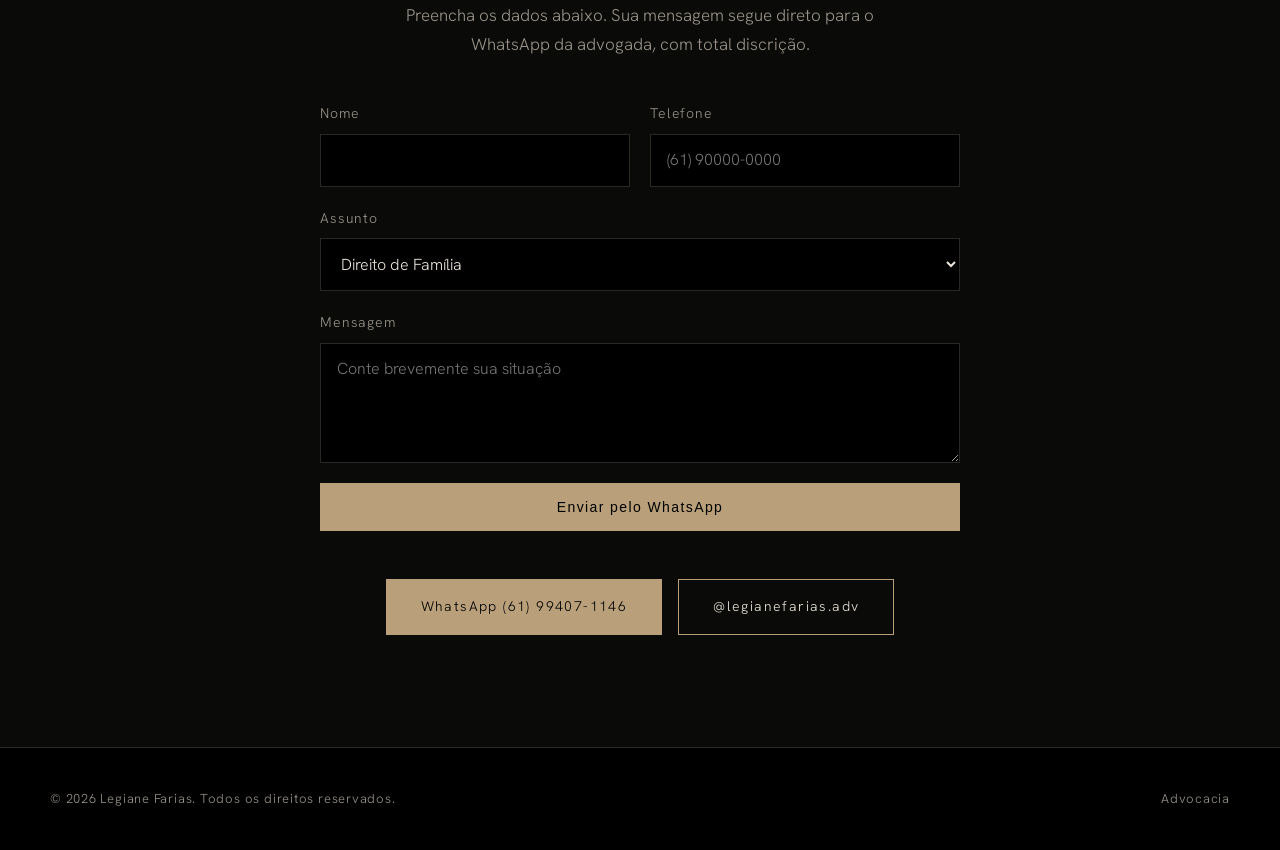
==== commit 52960f41: "Rename Legiane Farias _ Advocacia (2).html to index.html" ====
--- a/index.html
+++ b/index.html
@@ -20,26 +20,26 @@
 .wrap{width:min(1180px,100% - 48px);margin-inline:auto}
 header{position:sticky;top:0;z-index:20;background:rgba(0,0,0,.88);backdrop-filter:blur(10px);border-bottom:1px solid var(--line)}
 .nav{display:flex;justify-content:space-between;align-items:center;height:72px}
-.brand{font:500 22px/1 var(--serif);letter-spacing:.06em}
+.brand{display:flex;align-items:center;gap:14px;font:500 22px/1 var(--serif);letter-spacing:.06em}.brand .mark{height:46px;width:auto;flex:none}.brand small{display:block;margin-top:6px;font:300 11px/1 var(--sans);letter-spacing:.32em;color:var(--ac)}
 .nav ul{display:flex;gap:36px;list-style:none;margin:0;padding:0;font-size:14px;letter-spacing:.08em}
 .nav ul a{color:var(--mute);transition:color .2s}.nav ul a:hover{color:var(--ink)}
 .btn{display:inline-block;padding:15px 34px;border:1px solid var(--ac);color:var(--ink);font-size:14px;letter-spacing:.1em;transition:background .25s,color .25s}
 .btn:hover{background:var(--ac);color:#000}
 .btn.solid{background:var(--ac);color:#000}.btn.solid:hover{background:var(--ink);border-color:var(--ink)}
-.hero{display:grid;grid-template-columns:1.15fr .85fr;gap:72px;align-items:center;padding:96px 0 112px}
+.hero{display:grid;grid-template-columns:1.4fr .6fr;gap:64px;align-items:center;padding:96px 0 112px}
 .hero h1{font:500 clamp(54px,8vw,112px)/.95 var(--serif);margin:0 0 28px;letter-spacing:-.01em}
 .hero .role{font:400 clamp(20px,2.4vw,28px)/1.3 var(--serif);color:var(--ac);font-style:italic;margin:0 0 32px}
 .hero p.lead{max-width:30em;color:var(--mute);margin:0 0 44px}
 .hero .acts{display:flex;gap:16px;flex-wrap:wrap}
-.portrait{position:relative}
+.portrait{position:relative;width:100%;max-width:340px;justify-self:end;margin-right:24px}
 .portrait::before{content:"";position:absolute;inset:24px -24px -24px 24px;border:1px solid var(--ac);opacity:.55}
-.portrait img{position:relative;display:block;width:100%;aspect-ratio:4/5;object-fit:cover;object-position:50% 20%}
+.portrait img{position:relative;display:block;width:100%;height:auto}
 .hero>*{animation:rise 1.1s cubic-bezier(.2,.7,.2,1) both}.hero>.portrait{animation-delay:.25s}
 @keyframes rise{from{opacity:0;transform:translateY(24px)}to{opacity:1;transform:none}}
 section{padding:112px 0;border-top:1px solid var(--line)}
 h2{font:500 clamp(36px,4.6vw,60px)/1.05 var(--serif);margin:0 0 40px;letter-spacing:-.005em}
-.about{display:grid;grid-template-columns:.8fr 1.2fr;gap:88px;align-items:center}
-.about img{width:100%;aspect-ratio:4/5;object-fit:cover;object-position:50% 30%;filter:grayscale(.35) contrast(1.05)}
+.about{display:grid;grid-template-columns:300px 1fr;gap:80px;align-items:center}
+.about img{width:100%;height:auto;filter:grayscale(.35) contrast(1.05)}
 .about p{color:var(--mute);max-width:36em;margin:0 0 22px}
 .about p.q{font:italic 400 clamp(22px,2.6vw,30px)/1.35 var(--serif);color:var(--ink);border-left:1px solid var(--ac);padding-left:24px;margin:36px 0 0}
 .areas{background:var(--bg2)}
@@ -61,21 +61,49 @@
 @media(max-width:900px){
  .nav ul{display:none}
  .hero,.about{grid-template-columns:1fr;gap:56px}.hero{padding:56px 0 80px}
- .portrait{order:-1;max-width:420px;margin-right:24px}
+ .portrait{order:-1;max-width:170px;justify-self:start;margin-right:16px}.portrait::before{inset:14px -14px -14px 14px}.about img{max-width:190px}.hero h1{font-size:46px;margin-bottom:20px}.hero{gap:40px;padding:40px 0 64px}h2{font-size:34px;margin-bottom:28px}.about{gap:36px}
  section{padding:80px 0}.row{grid-template-columns:1fr;gap:12px}.pillars{grid-template-columns:1fr;gap:40px}
 }
+.wf{display:grid;grid-template-columns:1fr 1fr;gap:20px;max-width:640px;margin:0 auto 48px;text-align:left}
+.wf label{display:block;font-size:14px;letter-spacing:.06em;color:var(--mute)}
+.wf .full{grid-column:1/-1}
+.wf input,.wf select,.wf textarea{display:block;width:100%;margin-top:8px;padding:14px 16px;background:#000;color:var(--ink);border:1px solid var(--line);border-radius:0;font:300 16px/1.4 var(--sans)}
+.wf input:focus,.wf select:focus,.wf textarea:focus{outline:none;border-color:var(--ac)}
+.wf button{cursor:pointer}
+.biglogo{display:block;width:min(300px,72%);height:auto;margin:0 auto 40px}
+.herobg{position:relative;overflow:hidden;isolation:isolate}
+.herobg::after{content:"";position:absolute;inset:0;z-index:-1;background:linear-gradient(90deg,#000 0,#000 41%,rgba(0,0,0,.45) 56%,rgba(0,0,0,.12) 80%)}
+.herobg .portrait{position:absolute;top:0;right:0;bottom:0;left:40%;width:auto;max-width:none;margin:0;justify-self:stretch;align-self:stretch;z-index:-1;animation:none}
+.herobg .portrait::before{display:none}
+.herobg .portrait img{position:absolute;inset:0;width:100%;height:100%;object-fit:cover;object-position:50% 20%}
+.herobg .hero{grid-template-columns:minmax(0,620px);padding:120px 0 136px}
+#sobre{position:relative;overflow:hidden;isolation:isolate}
+#sobre::after{content:"";position:absolute;inset:0;z-index:-1;background:linear-gradient(90deg,#000 0,#000 42%,rgba(0,0,0,.3) 100%)}
+#sobre .about{grid-template-columns:minmax(0,560px)}
+#sobre .about img{position:absolute;top:0;right:0;width:58%;max-width:none;height:100%;object-fit:cover;object-position:50% 30%;z-index:-1}
+@media(max-width:900px){
+.herobg::after{background:linear-gradient(180deg,rgba(0,0,0,.05) 0,#000 440px)}
+.herobg .portrait{left:0;bottom:auto;height:460px}
+.herobg .hero{padding:320px 0 72px}
+#sobre::after{background:rgba(0,0,0,.78)}
+#sobre .about img{width:100%}
+#sobre .about{grid-template-columns:1fr}
+.nav .btn{padding:10px 14px;font-size:12px;white-space:nowrap}
+.brand{font-size:19px;white-space:nowrap}.brand .mark{height:40px}
+}
+@media(max-width:600px){.wf{grid-template-columns:1fr}}
 @media(prefers-reduced-motion:reduce){*{animation:none!important;transition:none!important;scroll-behavior:auto!important}}
 </style>
 </head>
 <body>
 <header><div class="wrap nav">
- <a href="#topo" class="brand">Legiane Farias</a>
+ <a href="#topo" class="brand" aria-label="Legiane Farias, Advocacia"><img class="mark" src="[data-uri]" alt=""><span>Legiane Farias<small>ADVOCACIA</small></span></a>
  <ul><li><a href="#sobre">Sobre</a></li><li><a href="#atuacao">Atuação</a></li><li><a href="#principios">Princípios</a></li><li><a href="#contato">Contato</a></li></ul>
  <a class="btn" href="https://wa.me/5561994071146" target="_blank" rel="noopener">Agendar conversa</a>
 </div></header>
 
 <main id="topo">
-<div class="wrap hero">
+<div class="herobg"><div class="wrap hero">
  <div>
   <h1>Legiane<br>Farias</h1>
   <p class="role">Advogada</p>
@@ -86,7 +114,7 @@
   </div>
  </div>
  <div class="portrait"><img src="[data-uri]" alt="Retrato da advogada Legiane Farias, de blazer branco" width="900" height="1199"></div>
-</div>
+</div></div>
 
 <section id="sobre"><div class="wrap about">
  <img src="[data-uri]